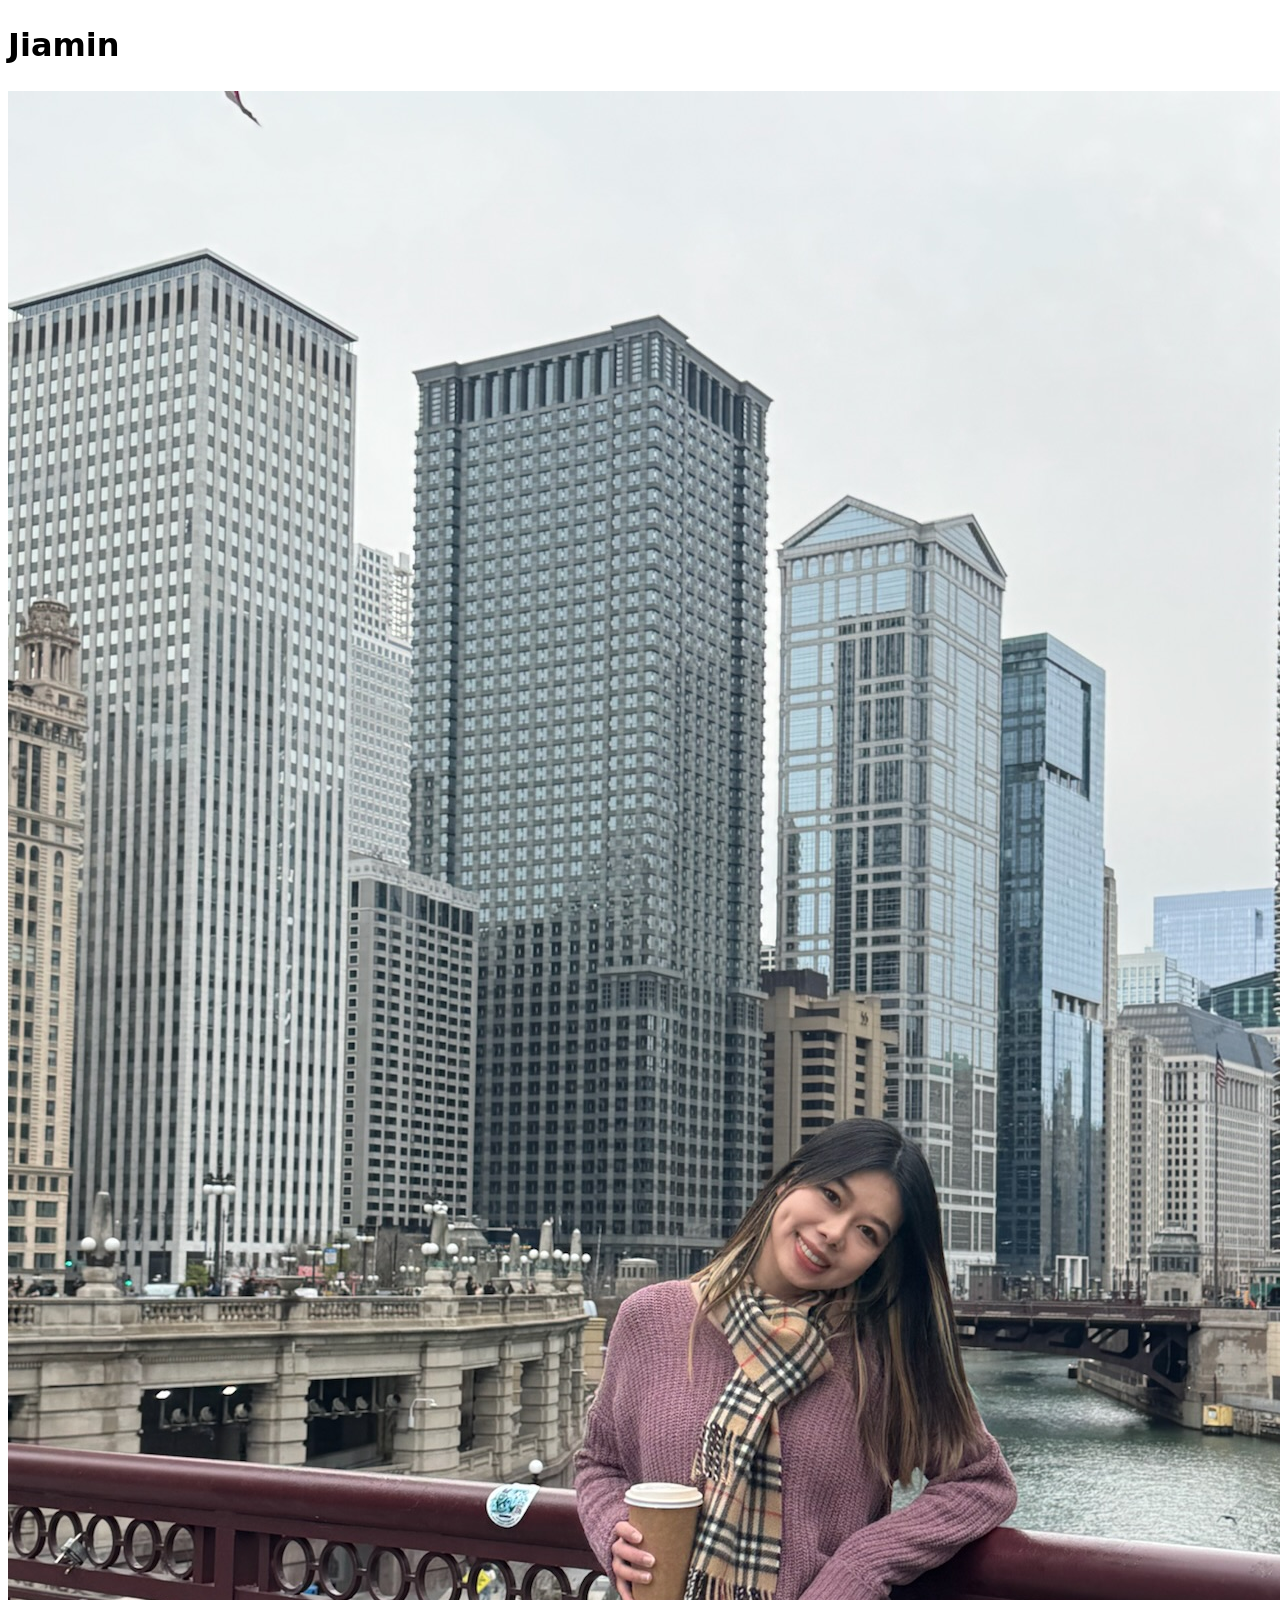
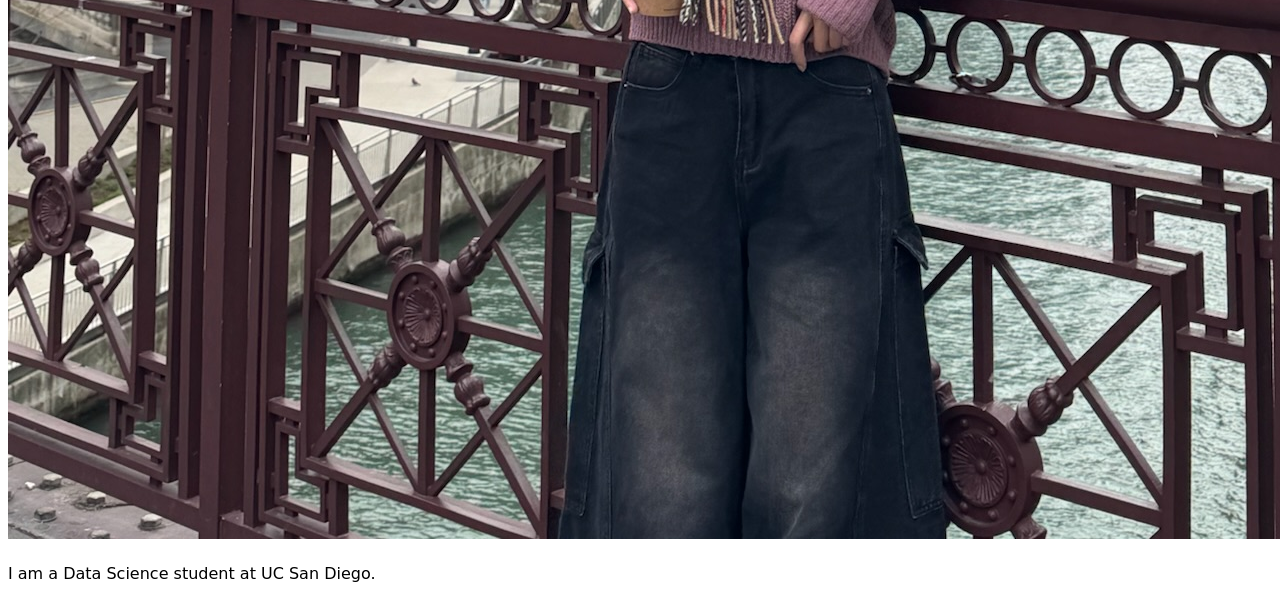
==== index.html @ a81bbc6b "Add stylesheet" ====
<!DOCTYPE html>
<html lang="en">
<head>
    <meta charset="UTF-8">
    <meta name="viewport" content="width=device-width, initial-scale=1.0">
    <title>Jiamin: Personal Site and Portfolio</title>
    <link rel="stylesheet" href="style.css">
</head>
<body>
    <h1>Jiamin</h1>
    <img src="images/me.jpg" alt="Photo of Jiamin">
    <p>I am a Data Science student at UC San Diego.</p>
</body>
</html>
---- style.css ----
body {
  /* Set line height to 1.5 times the font size
     and use the OS's UI font as the website font */
  font: 100%/1.5 system-ui;
}
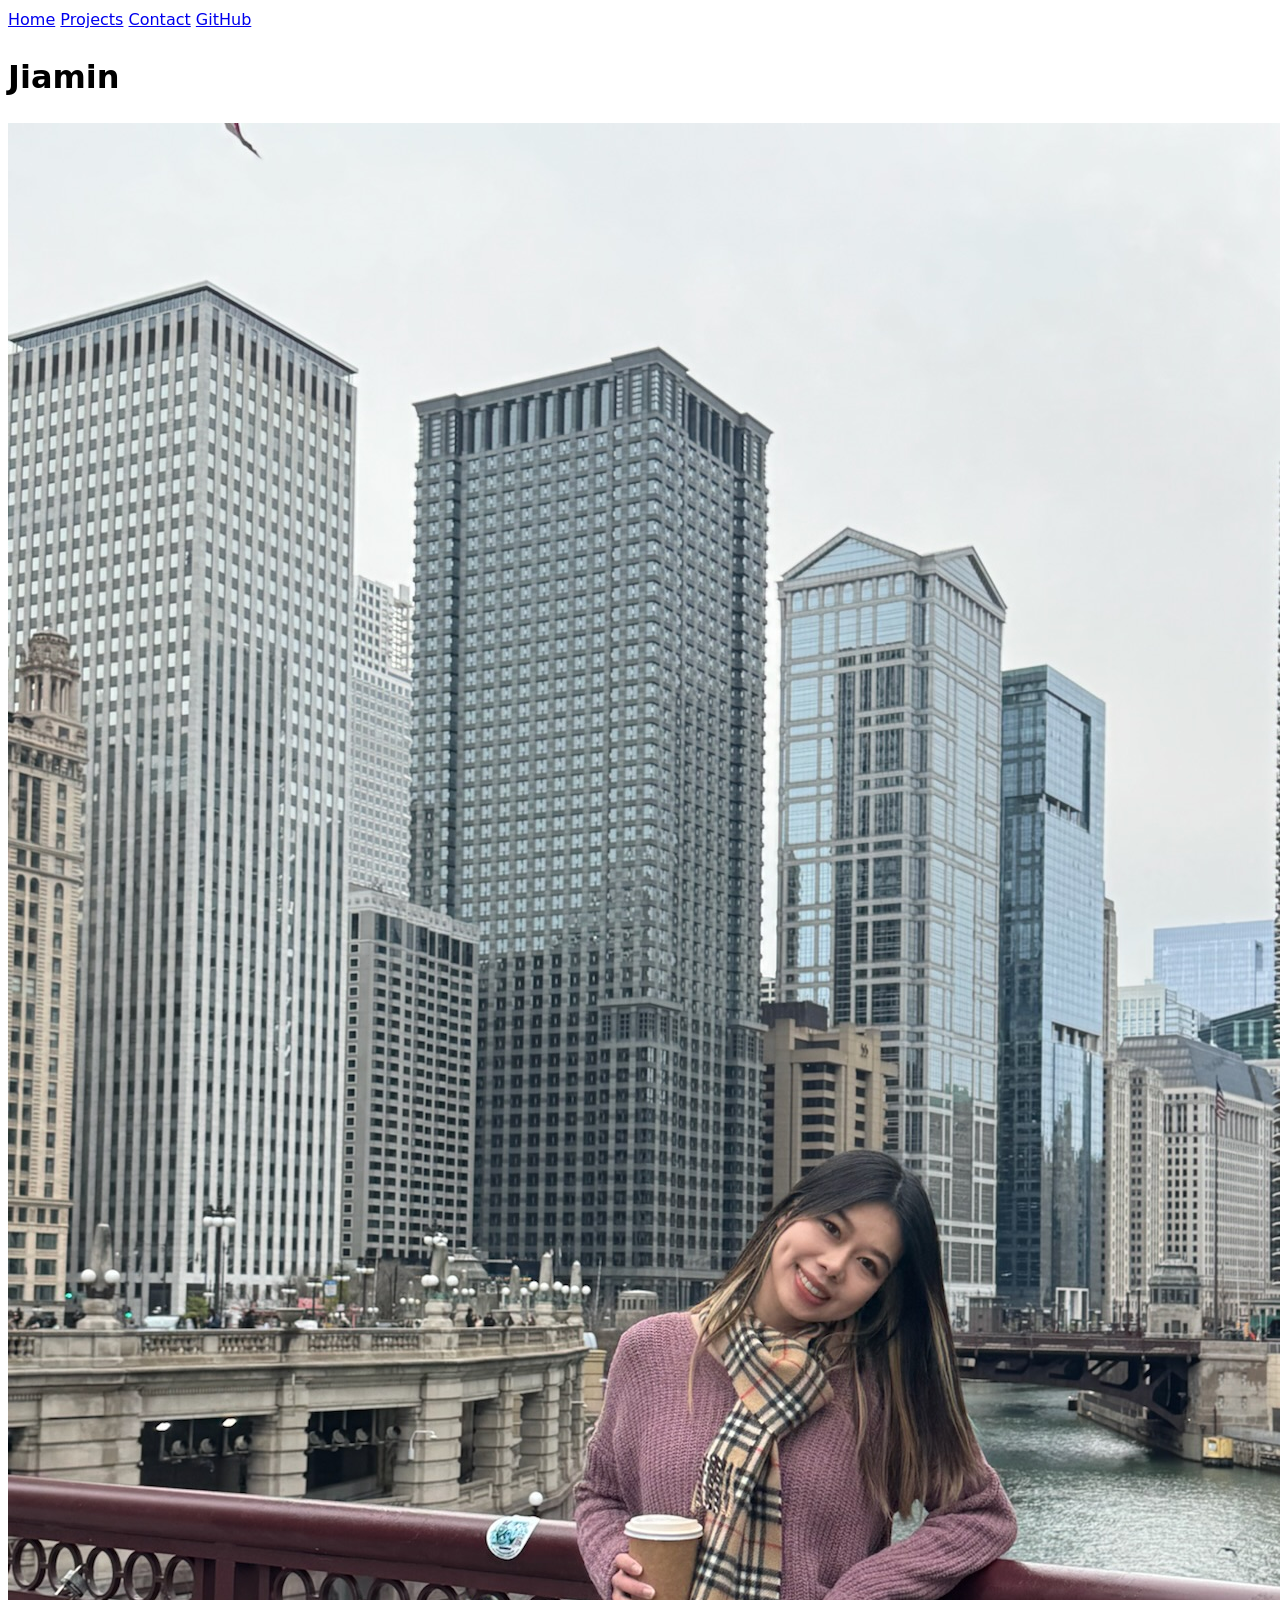
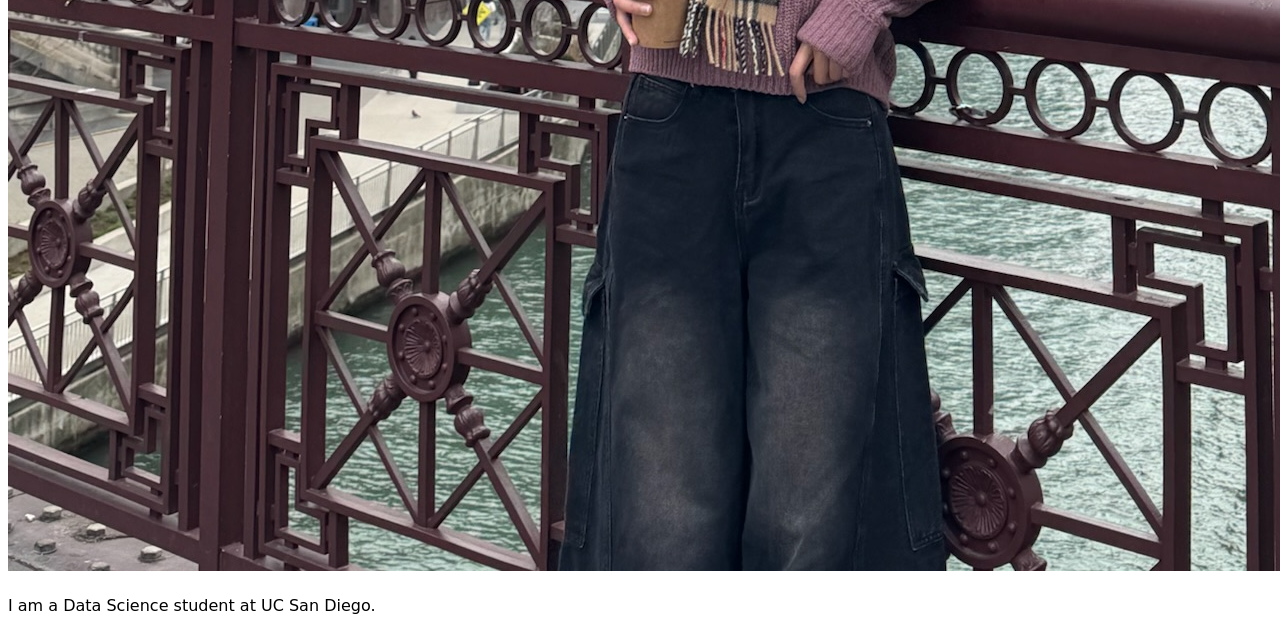
==== commit dfcf8313: "Add pages and navigation" ====
--- a/index.html
+++ b/index.html
@@ -7,6 +7,12 @@
     <link rel="stylesheet" href="style.css">
 </head>
 <body>
+    <nav>
+  <a href="./">Home</a>
+  <a href="projects/">Projects</a>
+  <a href="contact/">Contact</a>
+  <a href="https://github.com/carmenwu0520" target="_blank">GitHub</a>
+</nav>
     <h1>Jiamin</h1>
     <img src="images/me.jpg" alt="Photo of Jiamin">
     <p>I am a Data Science student at UC San Diego.</p>
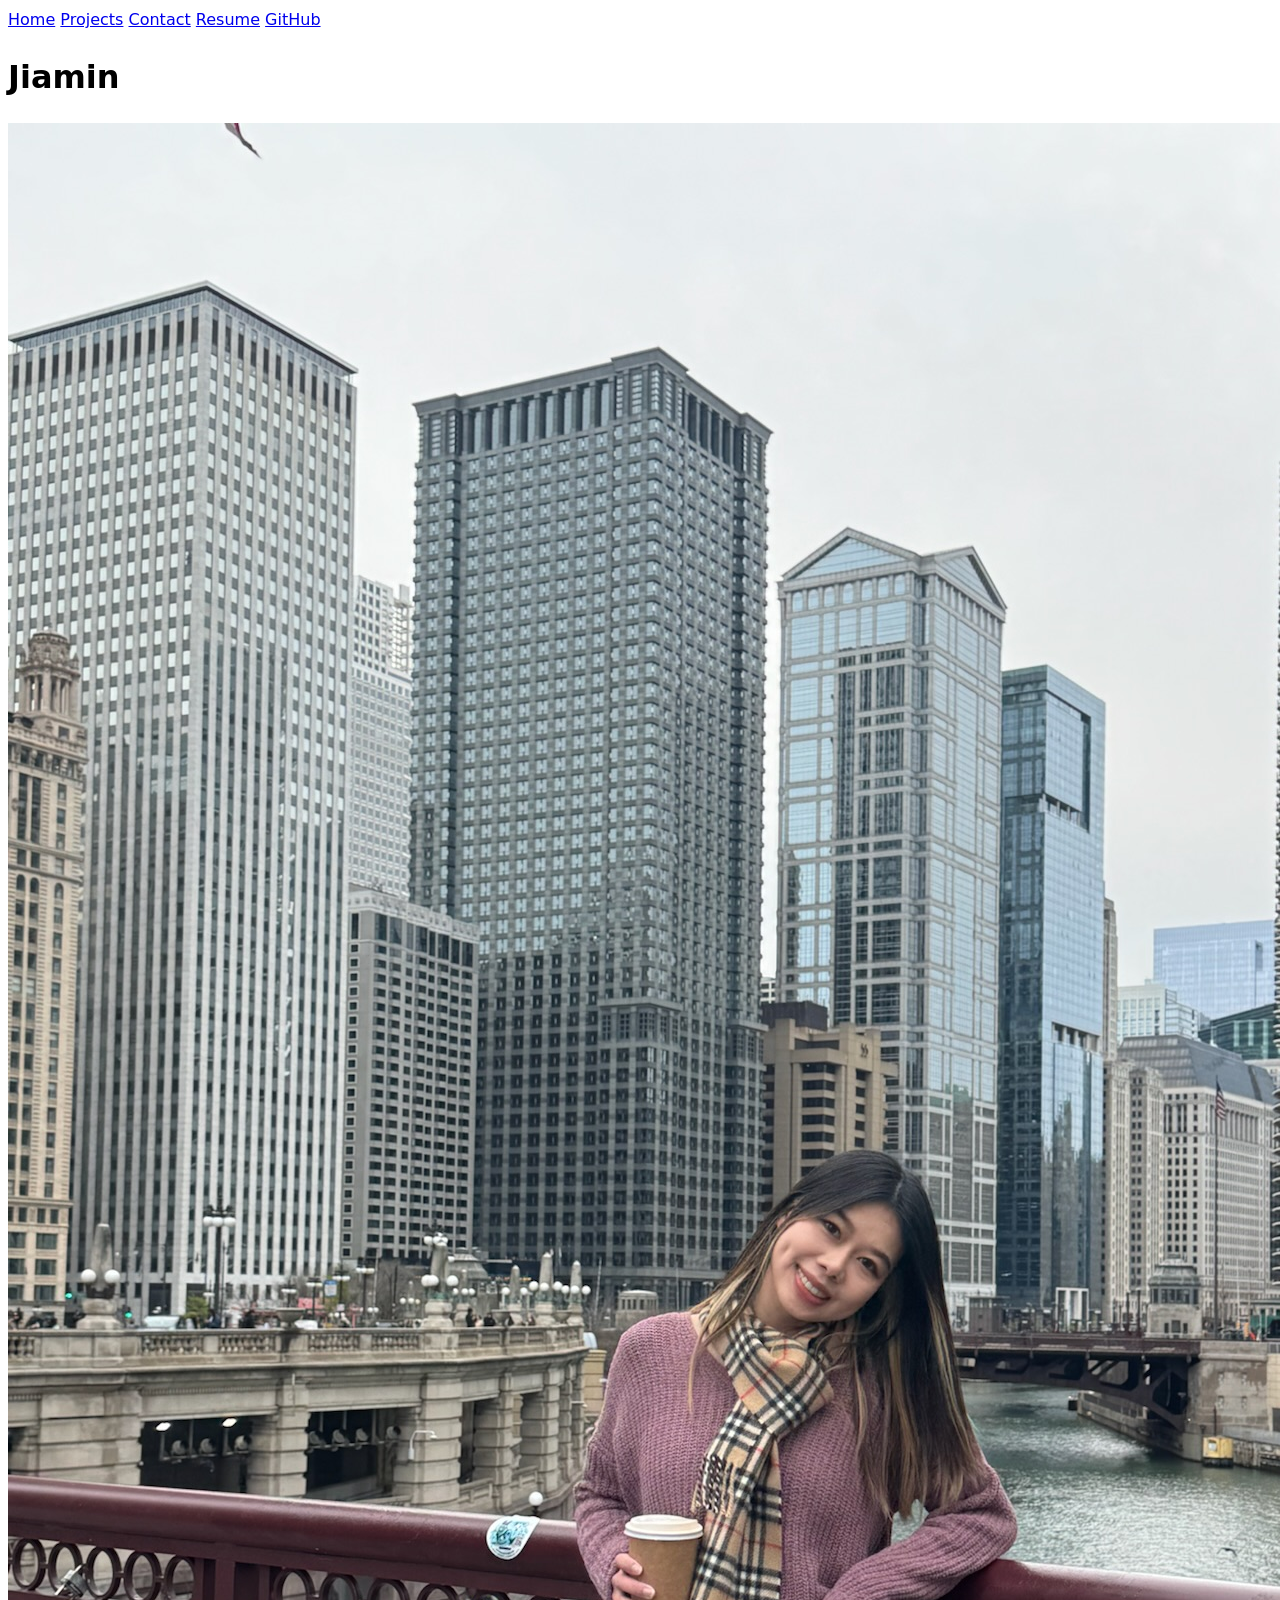
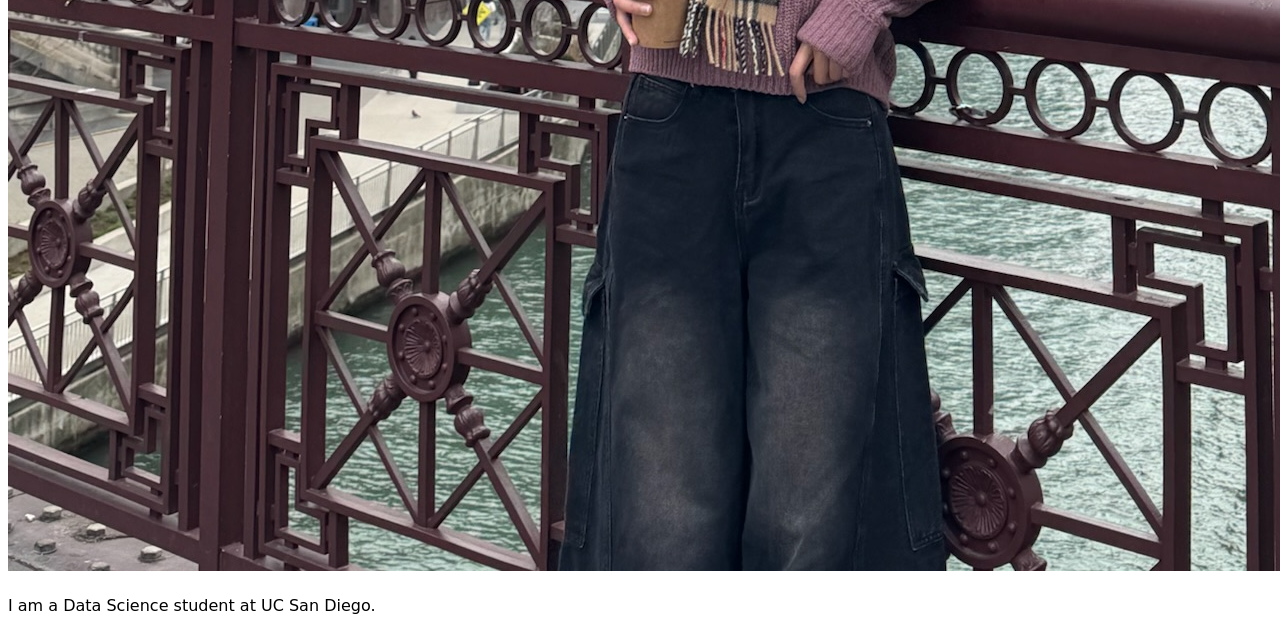
==== commit b359b820: "Complete resume" ====
--- a/index.html
+++ b/index.html
@@ -11,6 +11,7 @@
   <a href="./">Home</a>
   <a href="projects/">Projects</a>
   <a href="contact/">Contact</a>
+  <a href="resume/">Resume</a>
   <a href="https://github.com/carmenwu0520" target="_blank">GitHub</a>
 </nav>
     <h1>Jiamin</h1>
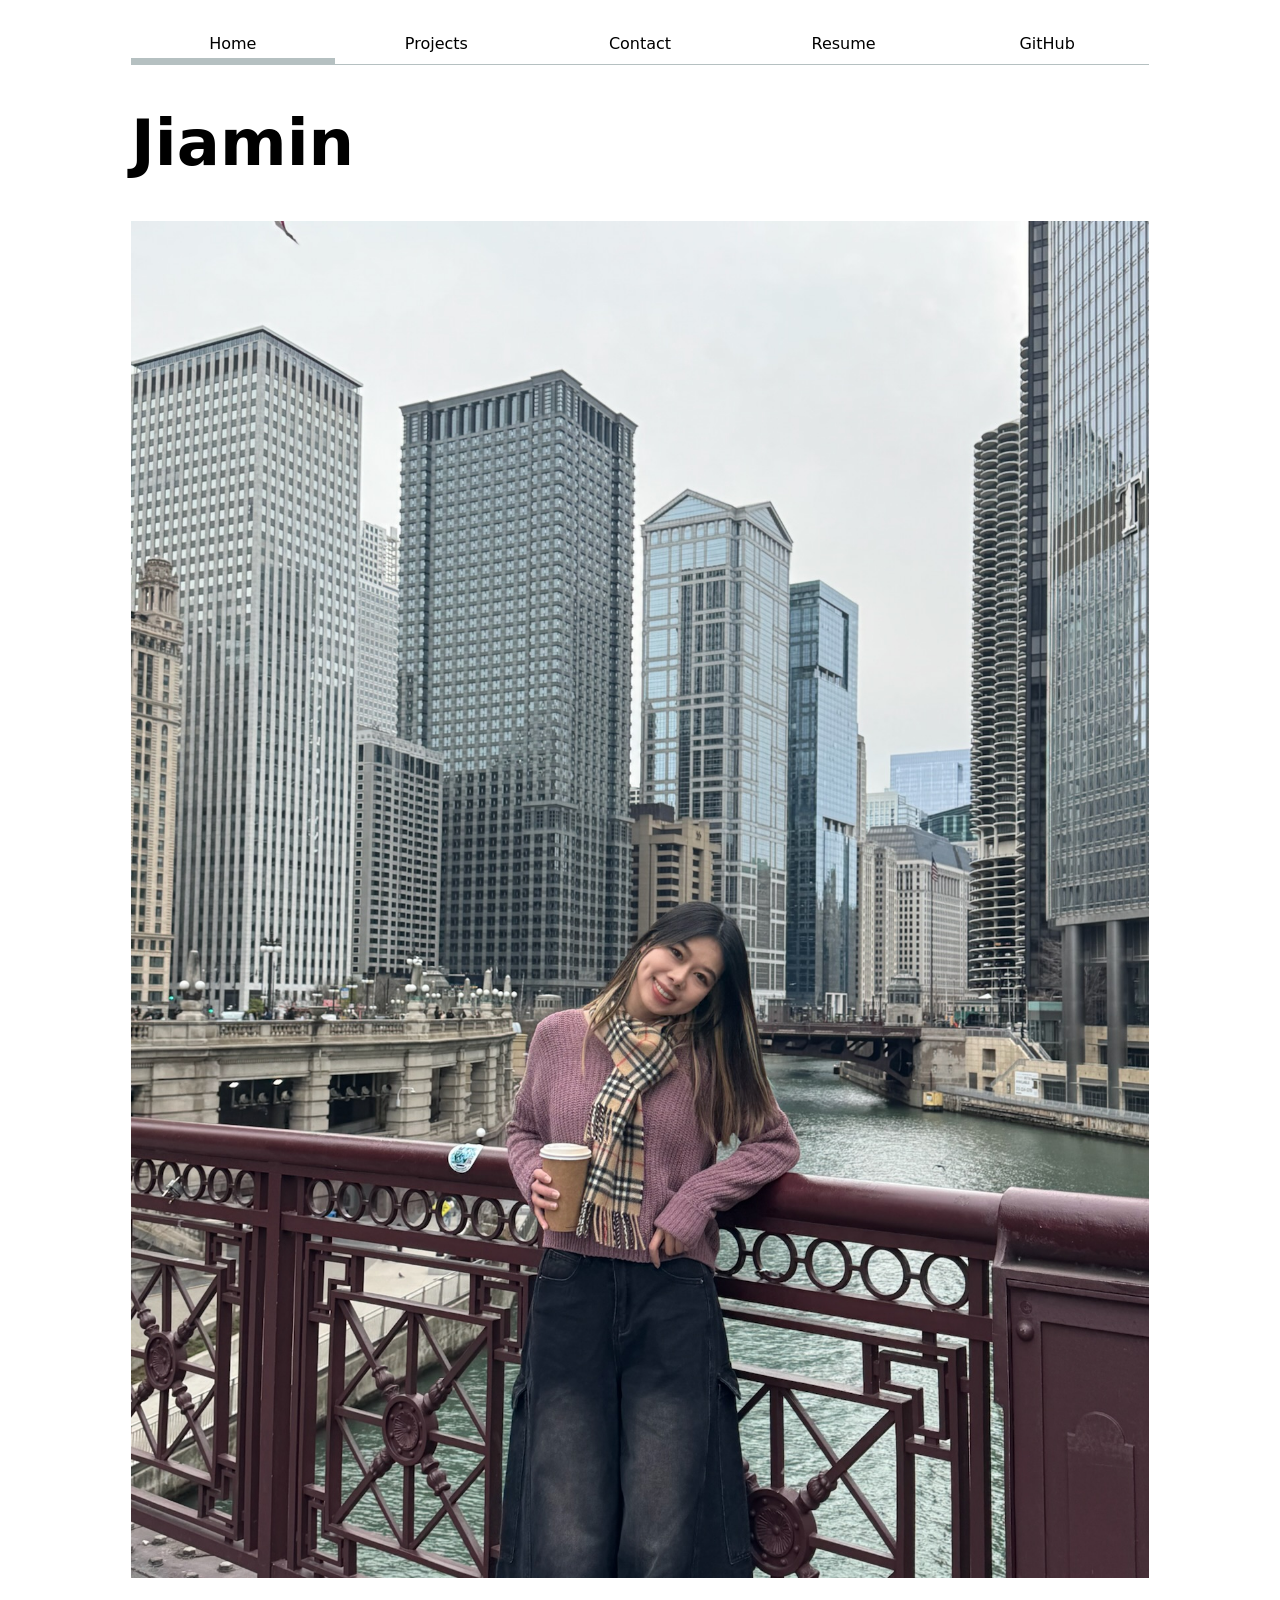
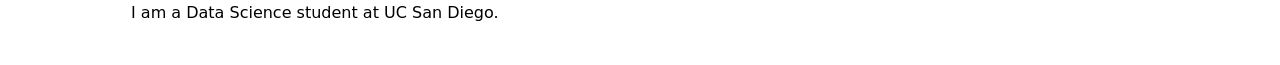
==== commit cef0d58a: "Lab 2: CSS styling" ====
--- a/index.html
+++ b/index.html
@@ -8,7 +8,7 @@
 </head>
 <body>
     <nav>
-  <a href="./">Home</a>
+  <a href="./" class="current">Home</a>
   <a href="projects/">Projects</a>
   <a href="contact/">Contact</a>
   <a href="resume/">Resume</a>
--- a/style.css
+++ b/style.css
@@ -1,5 +1,127 @@
+:root {
+  --color-accent: oklch(65% 50% 0);
+}
+
+html {
+  accent-color: var(--color-accent);
+}
+
 body {
-  /* Set line height to 1.5 times the font size
-     and use the OS's UI font as the website font */
   font: 100%/1.5 system-ui;
+  max-width: 100ch;
+  margin-inline: auto;
+  padding: 1em;
+}
+
+img {
+  max-width: 100%;
+  height: auto;
+}
+
+nav {
+  display: flex;
+  margin-bottom: 1em;
+  border-bottom: 1px solid oklch(80% 3% 200);
+
+  a {
+    flex: 1;
+    text-decoration: none;
+    color: inherit;
+    text-align: center;
+    padding: 0.5em;
+  }
+
+  a.current {
+    border-bottom: 0.4em solid oklch(80% 3% 200);
+    padding-bottom: 0.1em;
+  }
+
+  a:hover {
+    border-bottom: 0.4em solid var(--color-accent);
+    padding-bottom: 0.1em;
+    background-color: oklch(from var(--color-accent) 95% 5% h);
+  }
+}
+
+input, textarea, button {
+  font: inherit;
+}
+
+form {
+  display: grid;
+  grid-template-columns: auto 1fr;
+  gap: 1em;
+
+  label {
+    display: grid;
+    grid-template-columns: subgrid;
+    grid-column: 1 / -1;
+  }
+
+  button {
+    grid-column: 1 / -1;
+  }
+}
+
+.projects {
+  display: grid;
+  grid-template-columns: repeat(auto-fill, minmax(15em, 1fr));
+  gap: 1em;
+
+  article {
+    display: grid;
+    grid-template-rows: subgrid;
+    grid-row: span 3;
+  }
+
+  h2 {
+    margin: 0;
+  }
+
+  /* make every project image the same shape */
+  img {
+    width: 100%;
+    aspect-ratio: 2 / 1;
+    object-fit: cover;
+    object-position: top;
+    border: 1px solid oklch(90% 0 0);
+  }
+}
+
+h1 {
+  font-size: 400%;
+}
+
+h1, h2, h3, h4, h5, h6 {
+  line-height: 1.1;
+  text-wrap: balance;
+}
+
+.resume {
+  section {
+    margin-block: 2em;
+  }
+
+  h2 {
+    color: var(--color-accent);
+    border-bottom: 2px solid oklch(from var(--color-accent) 85% 10% h);
+    padding-bottom: 0.2em;
+  }
+
+  article header {
+    display: flex;
+    flex-wrap: wrap;
+    justify-content: space-between;
+    align-items: baseline;
+    column-gap: 1em;
+
+    h3, p {
+      margin: 0;
+    }
+
+    p {
+      color: gray;
+      font-size: 0.9em;
+    }
+  }
 }
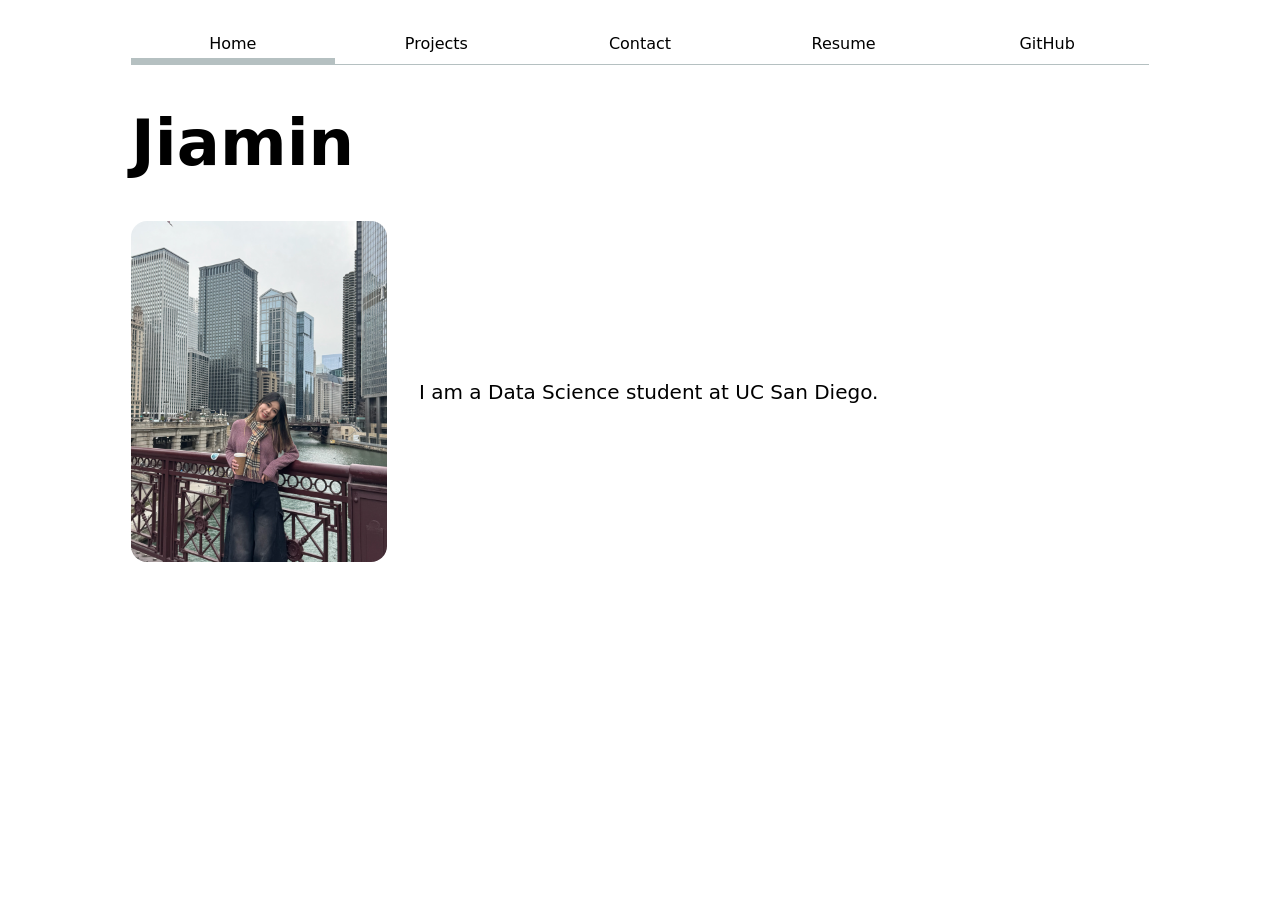
==== commit d2f63216: "Style home page photo" ====
--- a/index.html
+++ b/index.html
@@ -15,7 +15,9 @@
   <a href="https://github.com/carmenwu0520" target="_blank">GitHub</a>
 </nav>
     <h1>Jiamin</h1>
-    <img src="images/me.jpg" alt="Photo of Jiamin">
-    <p>I am a Data Science student at UC San Diego.</p>
+    <div class="intro">
+        <img src="images/me.jpg" alt="Photo of Jiamin">
+        <p>I am a Data Science student at UC San Diego.</p>
+    </div>
 </body>
 </html>
--- a/style.css
+++ b/style.css
@@ -124,4 +124,24 @@
       font-size: 0.9em;
     }
   }
-}+}
+/* ---------- Home page: smaller photo next to the intro ---------- */
+.intro {
+  display: flex;
+  flex-wrap: wrap;
+  align-items: center;
+  gap: 2em;
+
+  img {
+    width: 16em;
+    aspect-ratio: 3 / 4;
+    object-fit: cover;
+    border-radius: 1em;
+  }
+
+  p {
+    flex: 1;
+    min-width: 15em;
+    font-size: 1.25em;
+  }
+}
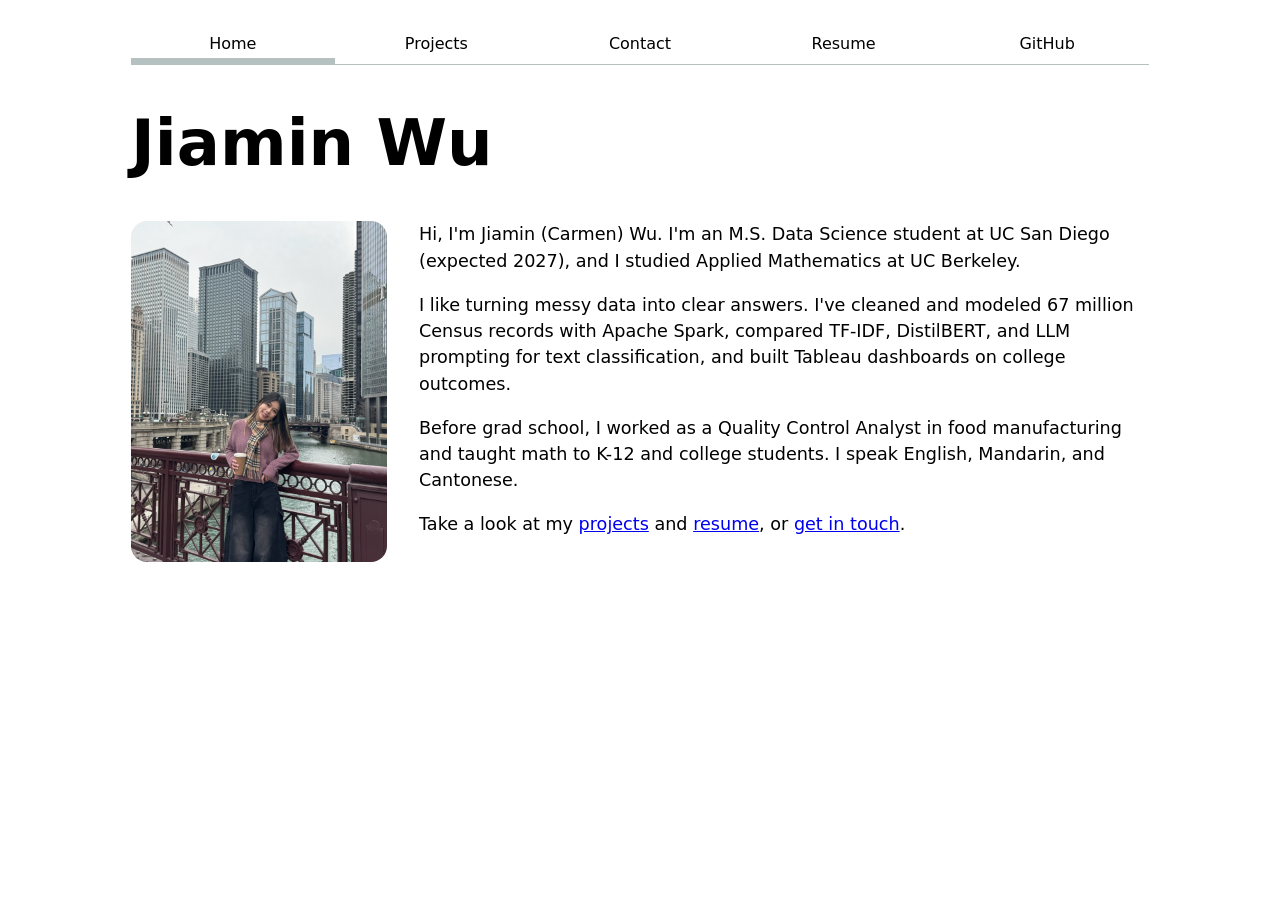
==== commit 4f42bd29: "add intro in home page" ====
--- a/index.html
+++ b/index.html
@@ -3,7 +3,7 @@
 <head>
     <meta charset="UTF-8">
     <meta name="viewport" content="width=device-width, initial-scale=1.0">
-    <title>Jiamin: Personal Site and Portfolio</title>
+    <title>Jiamin Wu: Personal Site and Portfolio</title>
     <link rel="stylesheet" href="style.css">
 </head>
 <body>
@@ -14,10 +14,15 @@
   <a href="resume/">Resume</a>
   <a href="https://github.com/carmenwu0520" target="_blank">GitHub</a>
 </nav>
-    <h1>Jiamin</h1>
+    <h1>Jiamin Wu</h1>
     <div class="intro">
-        <img src="images/me.jpg" alt="Photo of Jiamin">
-        <p>I am a Data Science student at UC San Diego.</p>
+        <img src="images/me.jpg" alt="Photo of Jiamin Wu on a bridge in Chicago">
+        <div class="bio">
+            <p>Hi, I'm Jiamin (Carmen) Wu. I'm an M.S. Data Science student at UC San Diego (expected 2027), and I studied Applied Mathematics at UC Berkeley.</p>
+            <p>I like turning messy data into clear answers. I've cleaned and modeled 67 million Census records with Apache Spark, compared TF-IDF, DistilBERT, and LLM prompting for text classification, and built Tableau dashboards on college outcomes.</p>
+            <p>Before grad school, I worked as a Quality Control Analyst in food manufacturing and taught math to K-12 and college students. I speak English, Mandarin, and Cantonese.</p>
+            <p>Take a look at my <a href="projects/">projects</a> and <a href="resume/">resume</a>, or <a href="contact/">get in touch</a>.</p>
+        </div>
     </div>
 </body>
 </html>
--- a/style.css
+++ b/style.css
@@ -129,7 +129,7 @@
 .intro {
   display: flex;
   flex-wrap: wrap;
-  align-items: center;
+  align-items: start;
   gap: 2em;
 
   img {
@@ -139,9 +139,13 @@
     border-radius: 1em;
   }
 
-  p {
+  .bio {
     flex: 1;
     min-width: 15em;
-    font-size: 1.25em;
+    font-size: 1.1em;
+
+    p:first-child {
+      margin-top: 0;
+    }
   }
 }
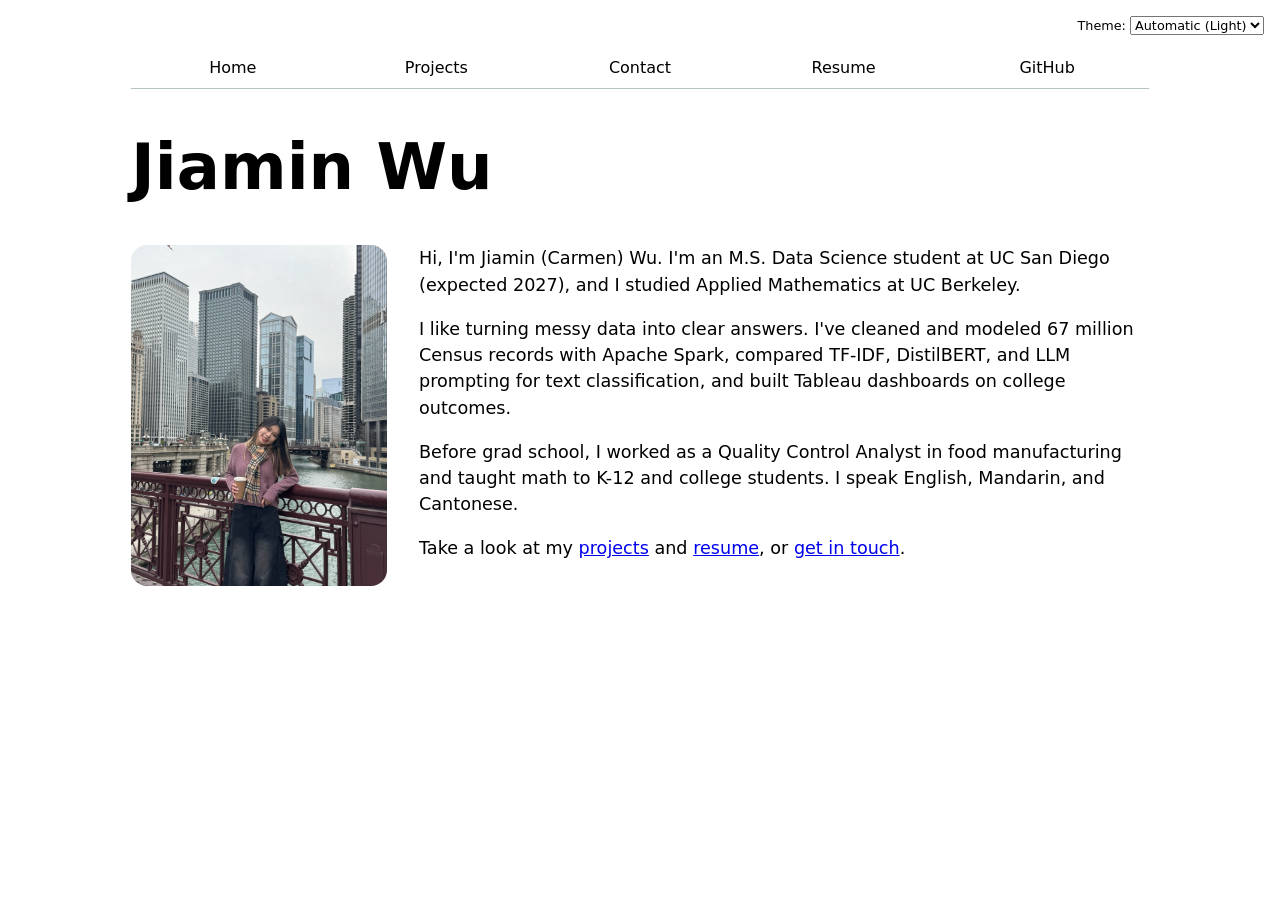
==== commit a280fba9: "lab 3" ====
--- a/index.html
+++ b/index.html
@@ -5,15 +5,9 @@
     <meta name="viewport" content="width=device-width, initial-scale=1.0">
     <title>Jiamin Wu: Personal Site and Portfolio</title>
     <link rel="stylesheet" href="style.css">
+    <script type="module" src="global.js"></script>
 </head>
 <body>
-    <nav>
-  <a href="./" class="current">Home</a>
-  <a href="projects/">Projects</a>
-  <a href="contact/">Contact</a>
-  <a href="resume/">Resume</a>
-  <a href="https://github.com/carmenwu0520" target="_blank">GitHub</a>
-</nav>
     <h1>Jiamin Wu</h1>
     <div class="intro">
         <img src="images/me.jpg" alt="Photo of Jiamin Wu on a bridge in Chicago">
--- a/style.css
+++ b/style.css
@@ -4,6 +4,7 @@
 
 html {
   accent-color: var(--color-accent);
+  color-scheme: light dark;
 }
 
 body {
@@ -11,6 +12,7 @@
   max-width: 100ch;
   margin-inline: auto;
   padding: 1em;
+  padding-top: 2.5em; /* room for the theme switcher */
 }
 
 img {
@@ -19,9 +21,11 @@
 }
 
 nav {
+  --border-color: oklch(50% 10% 200 / 40%);
+
   display: flex;
   margin-bottom: 1em;
-  border-bottom: 1px solid oklch(80% 3% 200);
+  border-bottom: 1px solid var(--border-color);
 
   a {
     flex: 1;
@@ -32,18 +36,18 @@
   }
 
   a.current {
-    border-bottom: 0.4em solid oklch(80% 3% 200);
+    border-bottom: 0.4em solid var(--border-color);
     padding-bottom: 0.1em;
   }
 
   a:hover {
     border-bottom: 0.4em solid var(--color-accent);
     padding-bottom: 0.1em;
-    background-color: oklch(from var(--color-accent) 95% 5% h);
+    background-color: color-mix(in oklch, var(--color-accent), canvas 85%);
   }
 }
 
-input, textarea, button {
+input, textarea, button, select {
   font: inherit;
 }
 
@@ -90,6 +94,14 @@
 
 h1 {
   font-size: 400%;
+}
+
+/* ---------- Lab 3: theme switcher in the top right corner ---------- */
+.color-scheme {
+  position: absolute;
+  top: 1rem;
+  right: 1rem;
+  font-size: 80%;
 }
 
 h1, h2, h3, h4, h5, h6 {
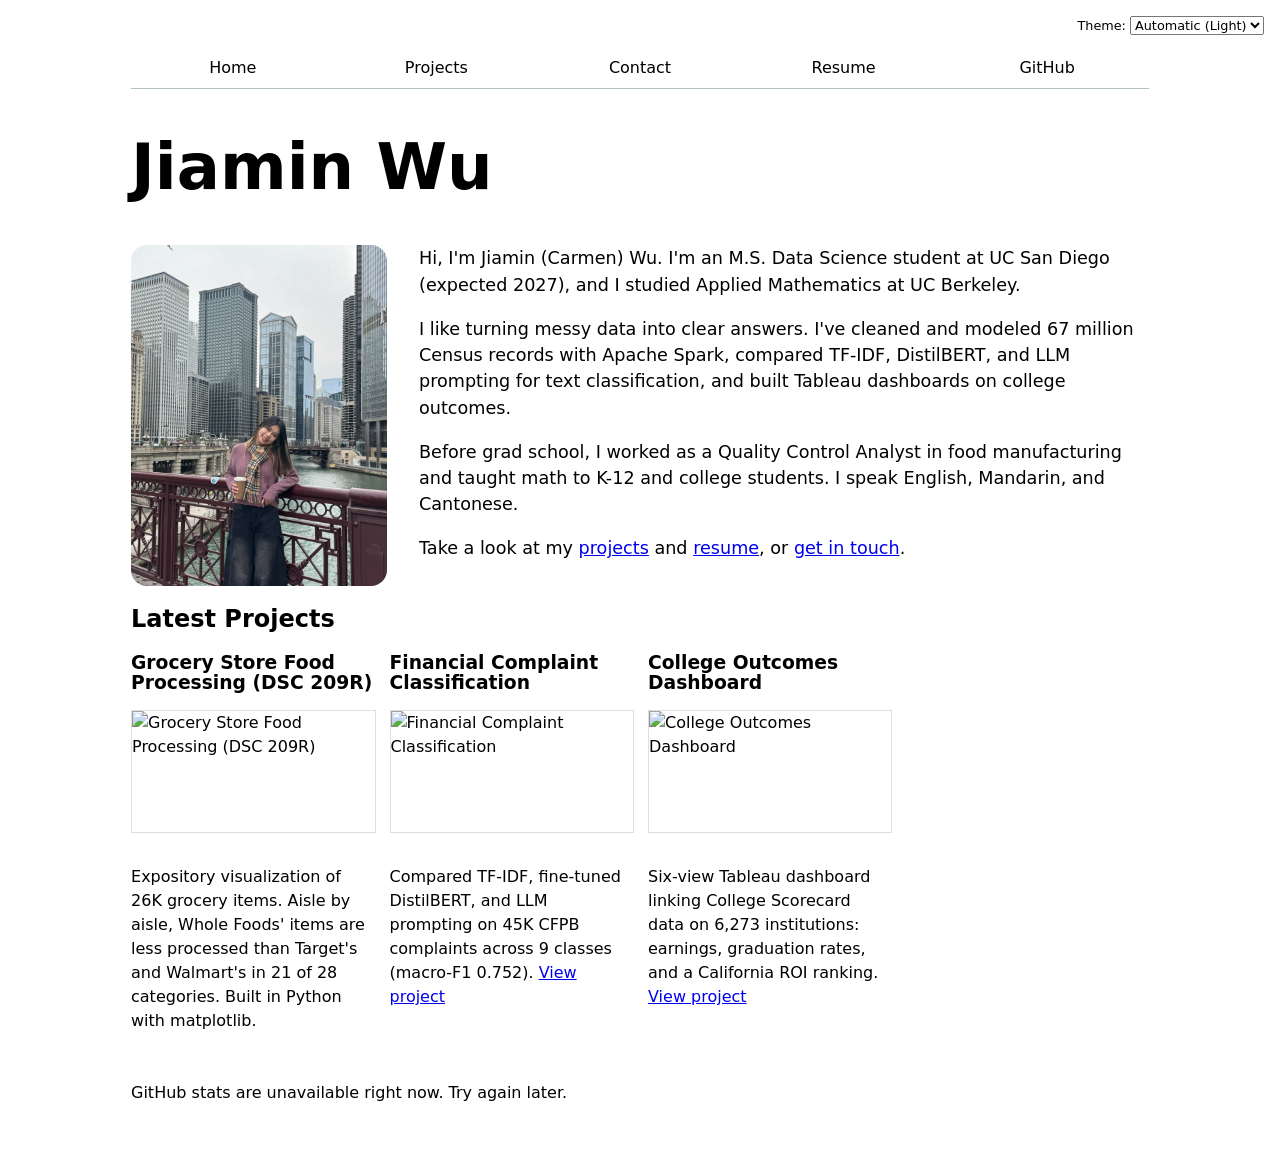
==== commit 01adf775: "lab4" ====
--- a/index.html
+++ b/index.html
@@ -6,6 +6,7 @@
     <title>Jiamin Wu: Personal Site and Portfolio</title>
     <link rel="stylesheet" href="style.css">
     <script type="module" src="global.js"></script>
+    <script type="module" src="index.js"></script>
 </head>
 <body>
     <h1>Jiamin Wu</h1>
@@ -18,5 +19,12 @@
             <p>Take a look at my <a href="projects/">projects</a> and <a href="resume/">resume</a>, or <a href="contact/">get in touch</a>.</p>
         </div>
     </div>
+
+    <h2>Latest Projects</h2>
+    <div class="projects">
+        <!-- Dynamically added content will appear here -->
+    </div>
+
+    <div id="profile-stats"></div>
 </body>
 </html>
--- a/style.css
+++ b/style.css
@@ -78,7 +78,7 @@
     grid-row: span 3;
   }
 
-  h2 {
+  h2, h3 {
     margin: 0;
   }
 
@@ -161,3 +161,32 @@
     }
   }
 }
+
+/* ---------- Lab 4: GitHub stats on the home page ---------- */
+#profile-stats {
+  margin-block: 2em;
+
+  dl {
+    display: grid;
+    grid-template-columns: repeat(4, 1fr);
+    text-align: center;
+    margin: 0;
+    padding: 1em;
+    border: 1px solid oklch(50% 10% 200 / 40%);
+    border-radius: 0.5em;
+  }
+
+  dt {
+    grid-row: 1;
+    font-size: 0.8em;
+    text-transform: uppercase;
+    color: gray;
+  }
+
+  dd {
+    grid-row: 2;
+    margin: 0;
+    font-size: 2em;
+    font-weight: bold;
+  }
+}
